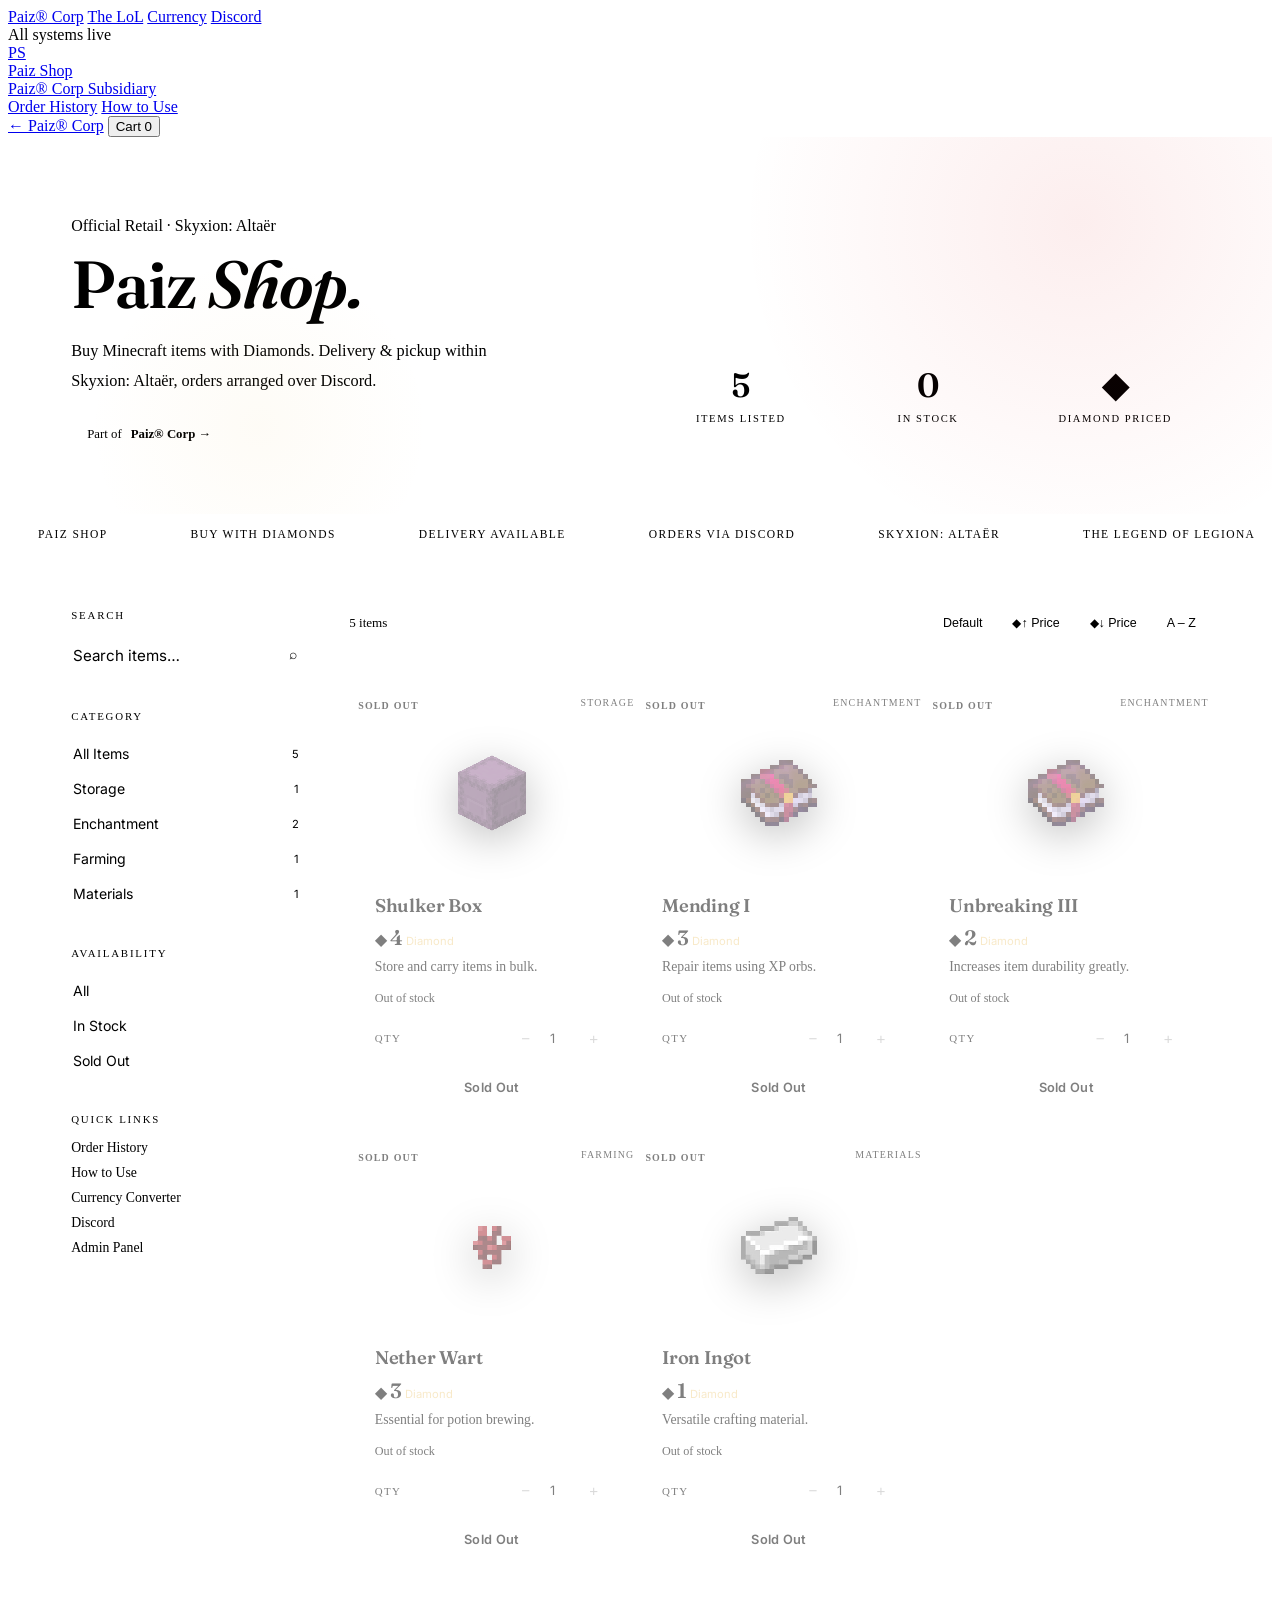
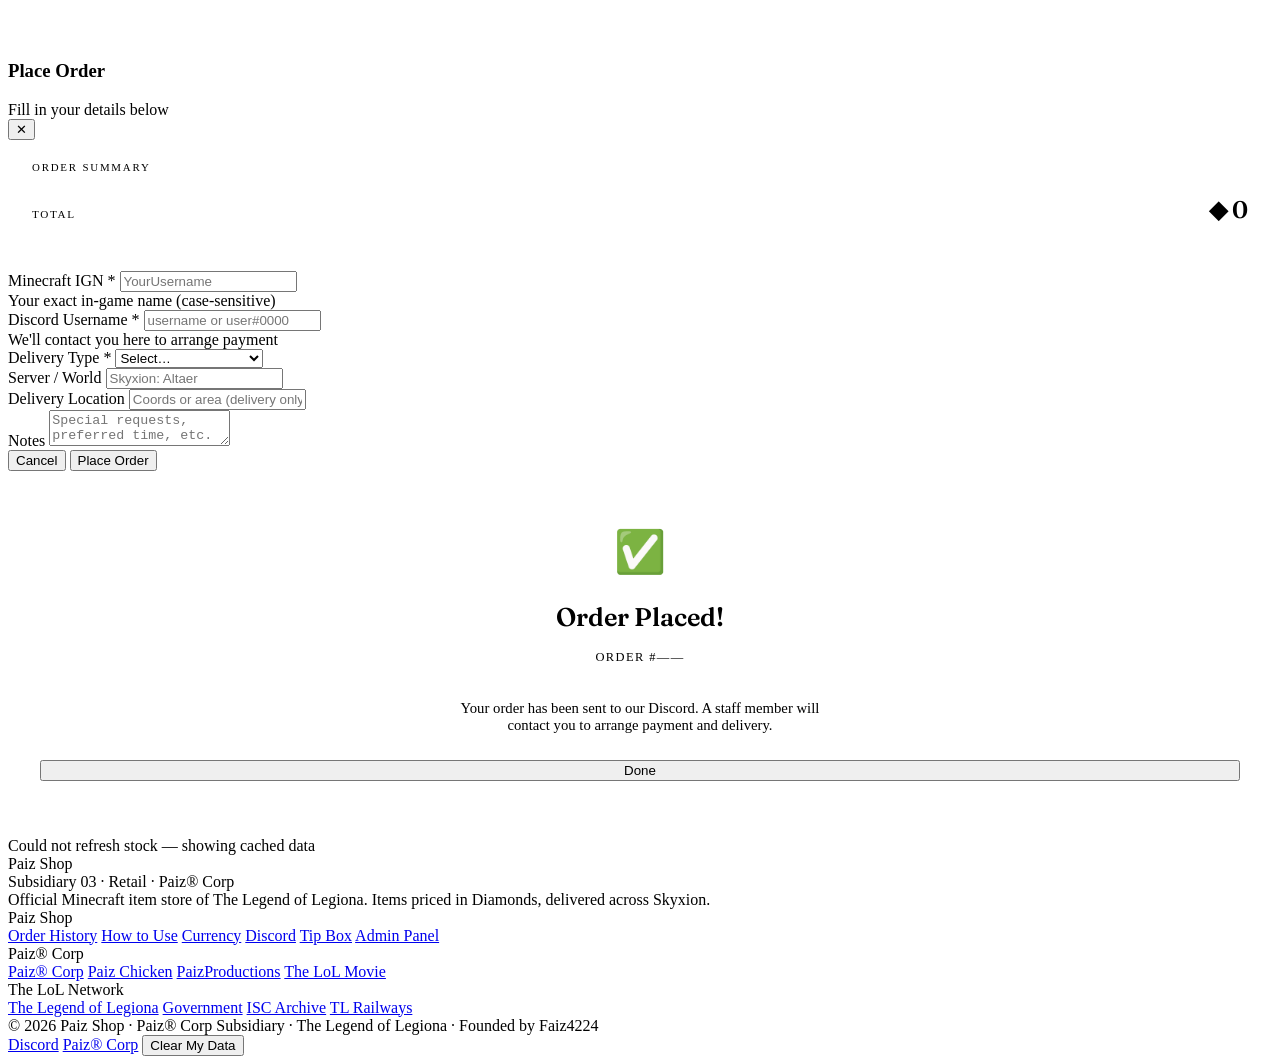
==== paizshop/index.html @ 51686ff5 "Add files via upload" ====
<!DOCTYPE html>
<html lang="en">
<head>
<meta charset="UTF-8">
<meta name="viewport" content="width=device-width, initial-scale=1.0">
<title>Paiz Shop — Official Store</title>
<link rel="icon" type="image/svg+xml" href="/paizcorp/assets/logos/ps-logo-v3.svg">
<meta name="description" content="Buy Minecraft items with Diamonds. Official retail arm of Paiz® Corp — The Legend of Legiona.">
<link href="https://fonts.googleapis.com/css2?family=Fraunces:ital,wght@0,500;0,600;0,700;1,500&family=Inter:wght@400;500;600;700&display=swap" rel="stylesheet">
<link rel="stylesheet" href="/paizcorp/paizshop/assets/style.css">
<style>
/* ── HERO ──────────────────────────────────────────── */
.hero{
  padding:5rem 5% 4rem; border-bottom:1px solid var(--line);
  display:flex; justify-content:space-between; align-items:flex-end; gap:40px; flex-wrap:wrap;
  position:relative; overflow:hidden;
}
.hero::before{
  content:''; position:absolute; top:-45%; right:-5%; width:640px; height:640px;
  background:radial-gradient(circle at 60% 40%, rgba(220,38,38,0.08) 0%, transparent 62%); pointer-events:none;
}
.hero::after{
  content:''; position:absolute; bottom:-30%; left:4%; width:400px; height:400px;
  background:radial-gradient(circle, rgba(232,184,75,0.05) 0%, transparent 60%); pointer-events:none;
}
.hero-left{ max-width:560px; position:relative }
.hero h1{
  font-family:'Fraunces',serif; font-weight:600; font-size:clamp(2.6rem,5.2vw,4.6rem);
  letter-spacing:-1.5px; line-height:1.02; margin:1rem 0 1.1rem;
}
.hero h1 em{ font-style:italic; color:var(--accent) }
.hero-sub{ font-size:1.02rem; color:var(--txt3); max-width:420px; line-height:1.8; margin-bottom:1.5rem }
.hero-corp-pill{
  display:inline-flex; align-items:center; gap:9px; padding:8px 16px;
  border:1px solid var(--line); text-decoration:none; transition:all .2s; font-size:0.8rem; color:var(--txt3);
}
.hero-corp-pill:hover{ border-color:var(--txt3); color:var(--txt) }
.hero-corp-pill strong{ color:var(--txt2); font-weight:600 }
.hero-stats{ display:flex; gap:0; flex-shrink:0; border:1px solid var(--line) }
.hero-stat{ padding:1.5rem 2.1rem; text-align:center; min-width:120px; border-left:1px solid var(--line) }
.hero-stat:first-child{ border-left:none }
.hs-val{ font-family:'Fraunces',serif; font-size:2.1rem; font-weight:600; color:var(--accent); display:block; line-height:1; margin-bottom:6px }
.hs-key{ font-size:0.66rem; letter-spacing:1.6px; text-transform:uppercase; color:var(--txt4) }

/* ── SHOP LAYOUT ───────────────────────────────────── */
.shop-wrap{ max-width:1360px; margin:0 auto; padding:3.5rem 5%; display:grid; grid-template-columns:230px 1fr; gap:48px; align-items:start }

/* ── SIDEBAR ───────────────────────────────────────── */
.sidebar{ position:sticky; top:96px; display:flex; flex-direction:column; gap:2.2rem }
.sb-label{ font-size:0.68rem; letter-spacing:1.8px; text-transform:uppercase; color:var(--txt4); margin-bottom:0.9rem }
.search-wrap{ position:relative }
.search-inp{
  width:100%; padding:10px 34px 10px 2px; background:transparent; border:none; border-bottom:1px solid var(--line);
  color:var(--txt); font-family:'Inter',sans-serif; font-size:0.95rem; outline:none; transition:border-color .2s;
}
.search-inp::placeholder{ color:var(--txt4) }
.search-inp:focus{ border-color:var(--accent) }
.search-ico{ position:absolute; right:4px; top:50%; transform:translateY(-50%); color:var(--txt4); font-size:0.85rem; pointer-events:none }
.search-clear{ position:absolute; right:2px; top:50%; transform:translateY(-50%); background:none; border:none; cursor:pointer; color:var(--txt3); font-size:0.8rem; display:none; padding:2px }
.search-clear.show{ display:block }
.search-ico.hide{ display:none }

.filter-list{ display:flex; flex-direction:column; gap:0 }
.f-btn{
  width:100%; padding:9px 2px; background:transparent; border:none; border-bottom:1px solid var(--line2);
  cursor:pointer; font-family:'Inter',sans-serif; font-size:0.88rem; color:var(--txt3); text-align:left;
  transition:all .18s; display:flex; align-items:center; justify-content:space-between;
}
.f-btn:hover{ color:var(--accent) }
.f-btn.active{ color:var(--txt) }
.f-count{ font-size:0.7rem; color:var(--txt4) }

.sb-links{ display:flex; flex-direction:column; gap:9px }
.sb-links a{ font-size:0.86rem; color:var(--txt3); text-decoration:none; transition:all .18s }
.sb-links a:hover{ color:var(--accent); padding-left:4px }

.filter-badge{
  display:inline-flex; align-items:center; gap:6px; font-size:0.76rem; color:var(--accent);
  padding:4px 10px; background:var(--accent-dim); border:1px solid var(--accent-line); margin:0 6px 6px 0;
}
.filter-badge button{ background:none; border:none; cursor:pointer; color:var(--accent); font-size:0.75rem; padding:0 0 0 4px }

/* ── TOOLBAR ───────────────────────────────────────── */
.toolbar{ display:flex; justify-content:space-between; align-items:center; margin-bottom:1.8rem; padding-bottom:1.1rem; border-bottom:1px solid var(--line); flex-wrap:wrap; gap:12px }
.tb-count{ font-size:0.82rem; color:var(--txt4) }
.tb-sorts{ display:flex; gap:4px }
.s-btn{ padding:6px 13px; background:transparent; border:1px solid var(--line); cursor:pointer; font-size:0.78rem; color:var(--txt3); transition:all .18s }
.s-btn:hover{ border-color:var(--txt3); color:var(--txt2) }
.s-btn.active{ background:var(--txt); color:var(--bg); border-color:var(--txt) }

/* ── SKELETON ──────────────────────────────────────── */
.skeleton-grid{ display:grid; grid-template-columns:repeat(auto-fill,minmax(230px,1fr)); gap:36px 28px }
.sk-card{ min-height:300px }
.sk-img{ width:100%; height:150px; background:var(--bg3); margin-bottom:1rem; animation:skPulse 1.5s infinite }
.sk-line{ height:10px; background:var(--bg3); margin-bottom:8px; animation:skPulse 1.5s infinite }
@keyframes skPulse{ 0%,100%{opacity:1} 50%{opacity:0.4} }

/* ── PRODUCT GRID / CARD ───────────────────────────── */
.products-grid{ display:grid; grid-template-columns:repeat(auto-fill,minmax(230px,1fr)); gap:2px 2px; background:var(--line2) }
.empty-state{ grid-column:1/-1; padding:6rem 2rem; text-align:center }
.empty-icon{ font-size:2rem; display:block; margin-bottom:1.2rem; opacity:0.4 }
.empty-title{ font-family:'Fraunces',serif; font-size:1.2rem; color:var(--txt3); margin-bottom:5px }
.empty-sub{ font-size:0.86rem; color:var(--txt4) }

.pc{ background:var(--bg); display:flex; flex-direction:column; transition:background .25s; position:relative }
.pc:hover{ background:var(--bg2) }
.pc.sold-out{ opacity:0.5 }

.pc-img-area{ padding:2.2rem 1.6rem 1.6rem; display:flex; align-items:center; justify-content:center; min-height:150px; position:relative }
.pc-img{ width:76px; height:76px; object-fit:contain; image-rendering:pixelated; filter:drop-shadow(0 10px 22px rgba(0,0,0,0.5)); transition:transform .35s }
.pc:hover .pc-img{ transform:scale(1.07) translateY(-2px) }
.pc-img-ph{ width:76px; height:76px; display:flex; align-items:center; justify-content:center; font-size:2.1rem; opacity:0.35 }

.pc-status-badge{ position:absolute; top:14px; left:0; font-size:0.62rem; letter-spacing:1.2px; text-transform:uppercase; padding:3px 9px; font-weight:600 }
.badge-stock{ color:var(--green) }
.badge-low{ color:var(--gold) }
.badge-out{ color:var(--red) }
.pc-cat{ position:absolute; top:14px; right:0; font-size:0.62rem; letter-spacing:1.2px; text-transform:uppercase; color:var(--txt4) }

.pc-body{ padding:0 1.6rem 1.7rem; display:flex; flex-direction:column; flex:1 }
.pc-name{ font-family:'Fraunces',serif; font-size:1.15rem; font-weight:600; letter-spacing:-0.2px; margin-bottom:8px; line-height:1.3 }
.pc-best-badge{ font-size:0.6rem; letter-spacing:1px; text-transform:uppercase; padding:2px 7px; background:var(--gold-dim); color:var(--gold); margin-left:7px; vertical-align:middle }

.pc-price-wrap{ display:flex; align-items:baseline; gap:8px; margin-bottom:9px; flex-wrap:wrap }
.pc-price{ font-family:'Fraunces',serif; font-size:1.3rem; font-weight:600; color:var(--gold); display:flex; align-items:baseline; gap:3px }
.pc-price-sym{ font-size:0.95rem }
.pc-price-old{ font-size:0.72rem; color:var(--txt4); text-decoration:line-through }
.price-drop{ font-size:0.68rem; padding:2px 7px; background:rgba(220,38,38,0.08); color:var(--accent) }
.price-up{ font-size:0.68rem; padding:2px 7px; background:rgba(240,132,126,0.08); color:var(--red) }

.pc-desc{ font-size:0.86rem; color:var(--txt3); margin-bottom:1rem; flex:1 }

.pc-meta-row{ display:flex; align-items:center; justify-content:space-between; margin-bottom:1rem }
.pc-stock-txt{ font-size:0.76rem; color:var(--txt3) }
.pc-sold-num{ font-size:0.72rem; color:var(--accent); opacity:0.75 }

.qty-row{ display:flex; align-items:center; gap:10px; margin-bottom:0.9rem }
.qty-lbl{ font-size:0.68rem; letter-spacing:1.4px; text-transform:uppercase; color:var(--txt4) }
.qty-ctrl{ display:flex; align-items:center; border:1px solid var(--line); margin-left:auto }
.qty-b{ width:30px; height:30px; background:transparent; border:none; cursor:pointer; color:var(--txt2); font-size:0.95rem; transition:background .15s }
.qty-b:hover:not(:disabled){ background:var(--bg4) }
.qty-b:disabled{ opacity:0.3; cursor:not-allowed }
.qty-n{ width:34px; height:30px; background:transparent; border:none; border-left:1px solid var(--line); border-right:1px solid var(--line); color:var(--txt); font-family:'Inter',sans-serif; font-size:0.8rem; text-align:center; outline:none }

.add-btn{
  width:100%; padding:11px; background:transparent; color:var(--txt2); border:1px solid var(--line); cursor:pointer;
  font-family:'Inter',sans-serif; font-size:0.8rem; font-weight:600; letter-spacing:0.3px; transition:all .22s;
}
.add-btn:hover:not(:disabled){ background:var(--accent); color:#fff; border-color:var(--accent) }
.add-btn:disabled{ cursor:not-allowed; color:var(--txt4) }

/* ── TICKER ────────────────────────────────────────── */
.ticker{ border-bottom:1px solid var(--line); padding:0.85rem 0; overflow:hidden; background:var(--bg2) }
.ticker-track{ display:flex; animation:ticker 34s linear infinite; white-space:nowrap }
.ticker-item{ display:inline-flex; align-items:center; gap:20px; padding:0 30px; font-size:0.72rem; letter-spacing:1.4px; text-transform:uppercase; color:var(--txt4) }
.tdot{ width:3px; height:3px; border-radius:50%; background:var(--accent) }
@keyframes ticker{ from{transform:translateX(0)} to{transform:translateX(-50%)} }

/* ── CART DRAWER ───────────────────────────────────── */
.cart-overlay{ display:none; position:fixed; inset:0; background:rgba(10,9,8,0.6); z-index:600; backdrop-filter:blur(8px) }
.cart-overlay.open{ display:block }
.cart-drawer{
  position:fixed; right:0; top:0; bottom:0; width:min(420px,100vw); background:var(--bg2); z-index:601;
  display:flex; flex-direction:column; transform:translateX(100%); transition:transform .35s cubic-bezier(0.4,0,0.2,1);
  border-left:1px solid var(--line);
}
.cart-drawer.open{ transform:translateX(0) }
.drawer-hd{ padding:1.7rem 2rem; border-bottom:1px solid var(--line); display:flex; justify-content:space-between; align-items:center }
.drawer-hd-left{ display:flex; align-items:baseline; gap:10px }
.drawer-hd h3{ font-family:'Fraunces',serif; font-size:1.3rem; font-weight:600 }
.drawer-item-count{ font-size:0.76rem; color:var(--txt4) }
.drawer-close{ width:32px; height:32px; background:transparent; border:1px solid var(--line); cursor:pointer; color:var(--txt3); display:flex; align-items:center; justify-content:center; transition:all .2s }
.drawer-close:hover{ border-color:var(--txt3); color:var(--txt) }
.drawer-body{ flex:1; overflow-y:auto; padding:1.2rem 2rem }
.drawer-body::-webkit-scrollbar{ width:3px }
.drawer-body::-webkit-scrollbar-thumb{ background:var(--line) }
.cart-empty{ display:flex; flex-direction:column; align-items:center; justify-content:center; min-height:260px; text-align:center; gap:12px }
.cart-empty-icon{ font-size:2.4rem; opacity:0.25 }
.cart-empty-title{ font-family:'Fraunces',serif; font-size:1.05rem; color:var(--txt3) }
.cart-empty-sub{ font-size:0.8rem; color:var(--txt4) }
.cart-item{ display:flex; gap:14px; padding:1rem 0; border-bottom:1px solid var(--line2) }
.cart-item:last-child{ border-bottom:none }
.ci-thumb{ width:56px; height:56px; background:var(--bg3); display:flex; align-items:center; justify-content:center; flex-shrink:0 }
.ci-thumb img{ width:38px; height:38px; object-fit:contain; image-rendering:pixelated }
.ci-info{ flex:1; min-width:0 }
.ci-name{ font-family:'Fraunces',serif; font-size:0.98rem; font-weight:600; margin-bottom:3px; white-space:nowrap; overflow:hidden; text-overflow:ellipsis }
.ci-price{ font-size:0.78rem; color:var(--gold) }
.ci-qty-row{ display:flex; align-items:center; gap:8px; margin-top:8px }
.ci-qb{ width:24px; height:24px; background:transparent; border:1px solid var(--line); cursor:pointer; color:var(--txt2); font-size:0.85rem; display:flex; align-items:center; justify-content:center; transition:background .15s }
.ci-qb:hover{ background:var(--bg3) }
.ci-qn{ font-size:0.82rem; min-width:20px; text-align:center }
.ci-del{ background:transparent; border:none; cursor:pointer; color:var(--txt4); font-size:0.9rem; padding:4px; transition:color .2s; align-self:flex-start }
.ci-del:hover{ color:var(--red) }
.drawer-ft{ padding:1.5rem 2rem; border-top:1px solid var(--line) }
.cart-total-row{ display:flex; justify-content:space-between; align-items:baseline; margin-bottom:1.1rem }
.ct-label{ font-size:0.7rem; letter-spacing:1.6px; text-transform:uppercase; color:var(--txt4) }
.ct-val{ font-family:'Fraunces',serif; font-size:1.6rem; font-weight:600; color:var(--gold) }
.checkout-btn{ width:100%; padding:14px; background:var(--accent); color:#fff; border:none; cursor:pointer; font-size:0.88rem; font-weight:600; letter-spacing:0.3px; transition:all .2s }
.checkout-btn:hover:not(:disabled){ background:var(--accent-dk) }
.checkout-btn:disabled{ background:var(--bg4); color:var(--txt4); cursor:not-allowed }

/* ── ORDER SUMMARY IN MODAL ────────────────────────── */
.order-summary{ background:var(--bg3); border:1px solid var(--line); padding:1.3rem 1.5rem; margin-bottom:1.6rem }
.os-title{ font-size:0.68rem; letter-spacing:1.8px; text-transform:uppercase; color:var(--txt4); margin-bottom:0.8rem }
.os-row{ display:flex; justify-content:space-between; padding:4px 0; font-size:0.88rem; color:var(--txt2) }
.os-row span:last-child{ color:var(--gold) }
.os-divider{ height:1px; background:var(--line); margin:9px 0 }
.os-total-row{ display:flex; justify-content:space-between; align-items:baseline }
.os-total-lbl{ font-size:0.7rem; letter-spacing:1.6px; text-transform:uppercase; color:var(--txt4) }
.os-total-val{ font-family:'Fraunces',serif; font-size:1.5rem; font-weight:600; color:var(--gold) }

/* ── SUCCESS MODAL ─────────────────────────────────── */
.success-body{ padding:3.5rem 2rem; text-align:center }
.success-icon{ font-size:2.6rem; display:block; margin-bottom:1.2rem }
.success-body h3{ font-family:'Fraunces',serif; font-size:1.6rem; font-weight:600; margin-bottom:0.5rem }
.success-body p{ font-size:0.92rem; color:var(--txt2); max-width:360px; margin:0 auto 1.6rem }
.order-id-chip{ font-size:0.78rem; letter-spacing:1.4px; color:var(--accent); padding:9px 22px; border:1px solid var(--accent-line); background:var(--accent-dim); display:inline-block; margin-bottom:1.6rem }

/* ── BACK TO TOP ───────────────────────────────────── */
.back-top{
  position:fixed; bottom:1.8rem; left:1.8rem; z-index:800; width:40px; height:40px; background:var(--bg2);
  border:1px solid var(--line); cursor:pointer; color:var(--txt3); font-size:0.95rem; display:flex;
  align-items:center; justify-content:center; transition:all .2s; opacity:0; pointer-events:none;
}
.back-top.show{ opacity:1; pointer-events:auto }
.back-top:hover{ background:var(--accent); color:#fff; border-color:var(--accent) }

/* ── RESPONSIVE ────────────────────────────────────── */
@media(max-width:1000px){
  .shop-wrap{ grid-template-columns:1fr }
  .sidebar{ position:static; flex-direction:row; flex-wrap:wrap; gap:2rem 3rem }
}
@media(max-width:700px){
  .hero{ flex-direction:column; align-items:flex-start }
  .hero-stats{ display:none }
  .products-grid{ grid-template-columns:repeat(2,1fr) }
  .skeleton-grid{ grid-template-columns:repeat(2,1fr) }
}
@media(max-width:420px){
  .products-grid, .skeleton-grid{ grid-template-columns:1fr }
}
</style>
</head>
<body>

<!-- ── TOP STRIP ─────────────────────────────────── -->
<div class="top-strip">
  <div class="ts-links">
    <a href="/paizcorp/">Paiz® Corp</a>
    <a href="https://thelegendoflegiona.github.io/main/">The LoL</a>
    <a href="https://thelegendoflegiona.github.io/gov/finance/" target="_blank">Currency</a>
    <a href="https://discord.gg/wX5XaWgdXx" target="_blank">Discord</a>
  </div>
  <div class="ts-status"><span class="ts-dot"></span>All systems live</div>
</div>

<!-- ── NAV ───────────────────────────────────────── -->
<nav>
  <a href="/paizcorp/paizshop/" class="nav-logo">
    <img class="nav-logo-img" src="/paizcorp/assets/logos/ps-logo-v3.svg" alt="PS"
         onerror="this.style.display='none';this.nextElementSibling.style.display='flex'">
    <div class="nav-logo-sq" style="display:none">PS</div>
    <div>
      <div class="nav-word">Paiz Shop</div>
      <div class="nav-sub">Paiz® Corp Subsidiary</div>
    </div>
  </a>
  <div class="nav-links">
    <a href="/paizcorp/paizshop/order-history/">Order History</a>
    <a href="/paizcorp/paizshop/how-to-use/">How to Use</a>
  </div>
  <div class="nav-right">
    <a href="/paizcorp/" class="nav-back">← Paiz® Corp</a>
    <button class="cart-btn" onclick="openCart()">
      Cart <span class="cart-badge" id="cart-count">0</span>
    </button>
  </div>
</nav>

<!-- ── HERO ──────────────────────────────────────── -->
<div class="hero">
  <div class="hero-left">
    <div class="eyebrow">Official Retail · Skyxion: Altaër</div>
    <h1>Paiz <em>Shop.</em></h1>
    <div class="hero-sub">Buy Minecraft items with Diamonds. Delivery &amp; pickup within Skyxion: Altaër, orders arranged over Discord.</div>
    <a href="/paizcorp/" class="hero-corp-pill">Part of <strong>Paiz® Corp →</strong></a>
  </div>
  <div class="hero-stats">
    <div class="hero-stat"><span class="hs-val" id="stat-listed">—</span><span class="hs-key">Items Listed</span></div>
    <div class="hero-stat"><span class="hs-val" id="stat-instock">—</span><span class="hs-key">In Stock</span></div>
    <div class="hero-stat"><span class="hs-val">◆</span><span class="hs-key">Diamond Priced</span></div>
  </div>
</div>

<!-- ── TICKER ────────────────────────────────────── -->
<div class="ticker"><div class="ticker-track">
  <span class="ticker-item">Paiz Shop <span class="tdot"></span></span>
  <span class="ticker-item">Buy with Diamonds <span class="tdot"></span></span>
  <span class="ticker-item">Delivery Available <span class="tdot"></span></span>
  <span class="ticker-item">Orders via Discord <span class="tdot"></span></span>
  <span class="ticker-item">Skyxion: Altaër <span class="tdot"></span></span>
  <span class="ticker-item">The Legend of Legiona <span class="tdot"></span></span>
  <span class="ticker-item">Paiz® Corp Subsidiary <span class="tdot"></span></span>
  <span class="ticker-item">Paiz Shop <span class="tdot"></span></span>
  <span class="ticker-item">Buy with Diamonds <span class="tdot"></span></span>
  <span class="ticker-item">Delivery Available <span class="tdot"></span></span>
  <span class="ticker-item">Orders via Discord <span class="tdot"></span></span>
  <span class="ticker-item">Skyxion: Altaër <span class="tdot"></span></span>
  <span class="ticker-item">The Legend of Legiona <span class="tdot"></span></span>
  <span class="ticker-item">Paiz® Corp Subsidiary <span class="tdot"></span></span>
</div></div>

<!-- ── SHOP ──────────────────────────────────────── -->
<div class="shop-wrap">

  <aside class="sidebar">
    <div>
      <div class="sb-label">Search</div>
      <div class="search-wrap">
        <input type="text" class="search-inp" id="search-inp" placeholder="Search items…" oninput="onSearchInput()">
        <span class="search-ico" id="search-ico">⌕</span>
        <button class="search-clear" id="search-clear" onclick="clearSearch()" title="Clear search">✕</button>
      </div>
    </div>

    <div>
      <div class="sb-label">Category</div>
      <div class="filter-list" id="cat-filters">
        <button class="f-btn active" data-cat="All" onclick="setCat(this)">All Items <span class="f-count" id="cat-count-all"></span></button>
      </div>
    </div>

    <div>
      <div class="sb-label">Availability</div>
      <div class="filter-list">
        <button class="f-btn active" data-avail="all"      onclick="setAvail(this)">All</button>
        <button class="f-btn"        data-avail="in-stock" onclick="setAvail(this)">In Stock</button>
        <button class="f-btn"        data-avail="sold-out" onclick="setAvail(this)">Sold Out</button>
      </div>
    </div>

    <div>
      <div class="sb-label">Quick Links</div>
      <div class="sb-links">
        <a href="/paizcorp/paizshop/order-history/">Order History</a>
        <a href="/paizcorp/paizshop/how-to-use/">How to Use</a>
        <a href="https://thelegendoflegiona.github.io/gov/finance/" target="_blank">Currency Converter</a>
        <a href="https://discord.gg/wX5XaWgdXx" target="_blank">Discord</a>
        <a href="/paizcorp/paizshop/admin/">Admin Panel</a>
      </div>
    </div>
  </aside>

  <div class="products-area">
    <div id="active-filter-badge" style="display:none; margin-bottom:12px"></div>

    <div class="toolbar">
      <div class="tb-count" id="tb-count">Loading…</div>
      <div class="tb-sorts">
        <button class="s-btn active" data-sort="default"    onclick="setSort(this)">Default</button>
        <button class="s-btn"        data-sort="price-asc"  onclick="setSort(this)">◆↑ Price</button>
        <button class="s-btn"        data-sort="price-desc" onclick="setSort(this)">◆↓ Price</button>
        <button class="s-btn"        data-sort="name"       onclick="setSort(this)">A – Z</button>
      </div>
    </div>

    <div class="skeleton-grid" id="skeleton">
      <div class="sk-card"><div class="sk-img"></div><div class="sk-line" style="width:70%"></div><div class="sk-line" style="width:40%"></div></div>
      <div class="sk-card"><div class="sk-img"></div><div class="sk-line" style="width:80%"></div><div class="sk-line" style="width:50%"></div></div>
      <div class="sk-card"><div class="sk-img"></div><div class="sk-line" style="width:65%"></div><div class="sk-line" style="width:45%"></div></div>
      <div class="sk-card"><div class="sk-img"></div><div class="sk-line" style="width:75%"></div><div class="sk-line" style="width:35%"></div></div>
    </div>
    <div class="products-grid" id="products-grid" style="display:none"></div>
  </div>
</div>

<!-- ── CART DRAWER ───────────────────────────────── -->
<div class="cart-overlay" id="cart-overlay" onclick="closeCart()"></div>
<div class="cart-drawer" id="cart-drawer">
  <div class="drawer-hd">
    <div class="drawer-hd-left"><h3>Cart</h3><span class="drawer-item-count" id="drawer-item-count"></span></div>
    <button class="drawer-close" onclick="closeCart()">✕</button>
  </div>
  <div class="drawer-body" id="cart-items"></div>
  <div class="drawer-ft">
    <div class="cart-total-row"><span class="ct-label">Total</span><span class="ct-val" id="cart-total">◆ 0</span></div>
    <button class="checkout-btn" id="checkout-btn" onclick="openCheckout()" disabled>Checkout →</button>
  </div>
</div>

<!-- ── CHECKOUT MODAL ────────────────────────────── -->
<div class="m-overlay" id="checkout-modal">
  <div class="modal">
    <div class="modal-hd">
      <div><h3>Place Order</h3><div class="modal-hd-sub">Fill in your details below</div></div>
      <button class="modal-close" onclick="closeCheckout()">✕</button>
    </div>
    <div class="modal-body">
      <div class="order-summary">
        <div class="os-title">Order Summary</div>
        <div id="os-rows"></div>
        <div class="os-divider"></div>
        <div class="os-total-row"><span class="os-total-lbl">Total</span><span class="os-total-val" id="os-total">◆ 0</span></div>
      </div>
      <div class="fg">
        <label class="flabel">Minecraft IGN <span class="req">*</span></label>
        <input type="text" class="finput" id="f-ign" placeholder="YourUsername">
        <div class="fhint">Your exact in-game name (case-sensitive)</div>
      </div>
      <div class="fg">
        <label class="flabel">Discord Username <span class="req">*</span></label>
        <input type="text" class="finput" id="f-discord" placeholder="username or user#0000">
        <div class="fhint">We'll contact you here to arrange payment</div>
      </div>
      <div class="frow">
        <div class="fg">
          <label class="flabel">Delivery Type <span class="req">*</span></label>
          <select class="fselect" id="f-delivery">
            <option value="">Select…</option>
            <option value="Pickup">Pickup at The LoL</option>
            <option value="Delivery">Delivery (fee applies)</option>
          </select>
        </div>
        <div class="fg">
          <label class="flabel">Server / World</label>
          <input type="text" class="finput" id="f-server" placeholder="Skyxion: Altaer">
        </div>
      </div>
      <div class="fg">
        <label class="flabel">Delivery Location</label>
        <input type="text" class="finput" id="f-location" placeholder="Coords or area (delivery only)">
      </div>
      <div class="fg">
        <label class="flabel">Notes</label>
        <textarea class="ftextarea" id="f-notes" placeholder="Special requests, preferred time, etc."></textarea>
      </div>
    </div>
    <div class="modal-ft">
      <button class="btn btn-ghost" onclick="closeCheckout()">Cancel</button>
      <button class="btn btn-primary" id="submit-btn" onclick="submitOrder()">
        <span class="spinner" id="submit-spin"></span>Place Order
      </button>
    </div>
  </div>
</div>

<!-- ── SUCCESS MODAL ─────────────────────────────── -->
<div class="m-overlay" id="success-modal">
  <div class="modal">
    <div class="success-body">
      <span class="success-icon">✅</span>
      <h3 class="serif">Order Placed!</h3>
      <div class="order-id-chip" id="success-id">ORDER #——</div>
      <p>Your order has been sent to our Discord. A staff member will contact you to arrange payment and delivery.</p>
      <button class="btn btn-primary" style="width:100%" onclick="closeSuccess()">Done</button>
    </div>
  </div>
</div>

<div class="toast-wrap" id="toast-wrap"></div>
<button class="back-top" id="back-top" onclick="window.scrollTo({top:0,behavior:'smooth'})" title="Back to top">↑</button>

<!-- ── FOOTER ─────────────────────────────────────── -->
<footer>
  <div class="footer-inner">
    <div class="footer-top">
      <div>
        <div class="footer-brand">Paiz Shop</div>
        <div class="footer-brand-sub">Subsidiary 03 · Retail · Paiz® Corp</div>
        <div class="footer-brand-desc">Official Minecraft item store of The Legend of Legiona. Items priced in Diamonds, delivered across Skyxion.</div>
      </div>
      <div>
        <div class="footer-col-title">Paiz Shop</div>
        <div class="footer-col-links">
          <a href="/paizcorp/paizshop/order-history/">Order History</a>
          <a href="/paizcorp/paizshop/how-to-use/">How to Use</a>
          <a href="https://thelegendoflegiona.github.io/gov/finance/">Currency</a>
          <a href="https://discord.gg/wX5XaWgdXx" target="_blank">Discord</a>
          <a href="https://sociabuzz.com/lyvwiz/donate" target="_blank">Tip Box</a>
          <a href="/paizcorp/paizshop/admin/">Admin Panel</a>
        </div>
      </div>
      <div>
        <div class="footer-col-title">Paiz® Corp</div>
        <div class="footer-col-links">
          <a href="/paizcorp/">Paiz® Corp</a>
          <a href="/paizcorp/paizchicken/">Paiz Chicken</a>
          <a href="/paizcorp/paizproductions/">PaizProductions</a>
          <a href="/paizcorp/paizproductions/thelolmovie">The LoL Movie</a>
        </div>
      </div>
      <div>
        <div class="footer-col-title">The LoL Network</div>
        <div class="footer-col-links">
          <a href="https://thelegendoflegiona.github.io/main/">The Legend of Legiona</a>
          <a href="https://thelegendoflegiona.github.io/gov/">Government</a>
          <a href="https://thelegendoflegiona.github.io/isc/">ISC Archive</a>
          <a href="https://thelegendoflegiona.github.io/tlrailways/">TL Railways</a>
        </div>
      </div>
    </div>
    <div class="footer-bottom">
      <div class="footer-copy">© 2026 Paiz Shop · Paiz® Corp Subsidiary · The Legend of Legiona · Founded by Faiz4224</div>
      <div class="footer-bottom-links">
        <a href="https://discord.gg/wX5XaWgdXx" target="_blank">Discord</a>
        <a href="/paizcorp/">Paiz® Corp</a>
        <button class="clear-btn-footer" onclick="clearData()">Clear My Data</button>
      </div>
    </div>
  </div>
</footer>

<script>
/* ─── CONFIG ──────────────────────────────────────── */
const CFG = {
  ORDER_WEBHOOK: 'https://discord.com/api/webhooks/1480130280546111498/DwlSvlQ2_zfgNe5f1ZGI-mYBwubXEH_CHjHfUpQlljEOb0WBK5uV_g9HmhNPUdrh1Wp1',
  PRODUCTS_URL:  'https://raw.githubusercontent.com/faizzzlol/paizcorp/main/paizshop/products.json',
  CACHE_TTL:     30000
};

/* ─── STATE ───────────────────────────────────────── */
let products    = [];
let cart        = JSON.parse(localStorage.getItem('ps_cart') || '[]');
let activeCat   = 'All';
let activeAvail = 'all';
let activeSort  = 'default';

/* ─── LOAD ────────────────────────────────────────── */
async function loadProducts() {
  const cached   = localStorage.getItem('ps_products');
  const cacheAge = Date.now() - parseInt(localStorage.getItem('ps_cache_t') || '0');
  if (cached && cacheAge < CFG.CACHE_TTL) {
    products = JSON.parse(cached);
    return initShop();
  }
  try {
    const r = await fetch(CFG.PRODUCTS_URL + '?t=' + Date.now());
    if (!r.ok) throw new Error();
    products = await r.json();
    const prevRaw = localStorage.getItem('ps_products');
    if (prevRaw) {
      const prev    = JSON.parse(prevRaw);
      const prevMap = {};
      prev.forEach(p => { prevMap[p.id] = { price: p.price }; });
      const existing = JSON.parse(localStorage.getItem('ps_price_history') || '{}');
      let changed = false;
      products.forEach(p => {
        const old = prevMap[p.id];
        if (old && old.price !== p.price) {
          existing[p.id] = { oldPrice: old.price, newPrice: p.price, ts: Date.now() };
          changed = true;
        }
      });
      if (changed) localStorage.setItem('ps_price_history', JSON.stringify(existing));
    }
    localStorage.setItem('ps_products', JSON.stringify(products));
    localStorage.setItem('ps_cache_t', Date.now().toString());
  } catch {
    products = JSON.parse(cached || '[]');
    if (!products.length) products = getDefaults();
    toast('Could not refresh stock — showing cached data', 'err');
  }
  initShop();
}

function getDefaults() {
  return [
    { id:'shulker_box',  name:'Shulker Box',    price:4, unit:'Diamond', stock:0, image:'img/shulker_box.png',  category:'Storage',     listed:true, description:'Store and carry items in bulk.' },
    { id:'mending',      name:'Mending I',       price:3, unit:'Diamond', stock:0, image:'img/enchanted_book.gif', category:'Enchantment', listed:true, description:'Repair items using XP orbs.' },
    { id:'unbreaking_iii',name:'Unbreaking III', price:2, unit:'Diamond', stock:0, image:'img/enchanted_book.gif', category:'Enchantment', listed:true, description:'Increases item durability greatly.' },
    { id:'nether_wart',  name:'Nether Wart',     price:3, unit:'Diamond', stock:0, image:'img/nether_wart.png', category:'Farming',     listed:true, description:'Essential for potion brewing.' },
    { id:'iron_ingot',   name:'Iron Ingot',       price:1, unit:'Diamond', stock:0, image:'img/iron_ingot.png',  category:'Materials',   listed:true, description:'Versatile crafting material.' }
  ];
}

function initShop() {
  buildCatFilters();
  render();
  updateCartUI();
  updateStats();
  document.getElementById('skeleton').style.display = 'none';
  document.getElementById('products-grid').style.display = 'grid';
}

function updateStats() {
  const listed = products.filter(p => p.listed);
  document.getElementById('stat-listed').textContent  = listed.length;
  document.getElementById('stat-instock').textContent = listed.filter(p => p.stock > 0).length;
}

/* ─── CATEGORIES ──────────────────────────────────── */
function buildCatFilters() {
  const all  = products.filter(p => p.listed);
  const cats = ['All', ...new Set(all.map(p => p.category).filter(Boolean))];
  const counts = {};
  all.forEach(p => { counts[p.category] = (counts[p.category] || 0) + 1; });

  document.getElementById('cat-filters').innerHTML = cats.map(c => {
    const cnt = c === 'All' ? all.length : (counts[c] || 0);
    return `<button class="f-btn${c === 'All' ? ' active' : ''}" data-cat="${c}" onclick="setCat(this)">
      ${c === 'All' ? 'All Items' : c}
      <span class="f-count">${cnt}</span>
    </button>`;
  }).join('');
}

function setCat(btn) {
  document.querySelectorAll('[data-cat]').forEach(b => b.classList.remove('active'));
  btn.classList.add('active');
  activeCat = btn.dataset.cat;
  updateFilterBadge();
  render();
}
function setAvail(btn) {
  document.querySelectorAll('[data-avail]').forEach(b => b.classList.remove('active'));
  btn.classList.add('active');
  activeAvail = btn.dataset.avail;
  updateFilterBadge();
  render();
}
function setSort(btn) {
  document.querySelectorAll('[data-sort]').forEach(b => b.classList.remove('active'));
  btn.classList.add('active');
  activeSort = btn.dataset.sort;
  render();
}

function updateFilterBadge() {
  const el     = document.getElementById('active-filter-badge');
  const active = [];
  if (activeCat   !== 'All')      active.push(activeCat);
  if (activeAvail !== 'all')      active.push(activeAvail === 'in-stock' ? 'In Stock Only' : 'Sold Out Only');
  const q = document.getElementById('search-inp').value.trim();
  if (q) active.push(`"${q}"`);
  if (!active.length) { el.style.display = 'none'; return; }
  el.style.display = 'block';
  el.innerHTML = active.map(a =>
    `<span class="filter-badge">${a} <button onclick="resetFilters()">✕</button></span>`
  ).join('');
}

function resetFilters() {
  activeCat   = 'All';
  activeAvail = 'all';
  document.getElementById('search-inp').value = '';
  document.querySelectorAll('[data-cat]').forEach((b,i)   => b.classList.toggle('active', i===0));
  document.querySelectorAll('[data-avail]').forEach((b,i) => b.classList.toggle('active', i===0));
  toggleSearchClear(false);
  updateFilterBadge();
  render();
}

/* ─── SEARCH ──────────────────────────────────────── */
function onSearchInput() {
  const v = document.getElementById('search-inp').value;
  toggleSearchClear(v.length > 0);
  updateFilterBadge();
  render();
}
function clearSearch() {
  document.getElementById('search-inp').value = '';
  toggleSearchClear(false);
  updateFilterBadge();
  render();
}
function toggleSearchClear(show) {
  document.getElementById('search-clear').classList.toggle('show', show);
  document.getElementById('search-ico').classList.toggle('hide', show);
}

/* ─── PRICE BADGE ─────────────────────────────────── */
function getPriceBadge(p) {
  const hist   = JSON.parse(localStorage.getItem('ps_price_history') || '{}');
  const ph     = hist[p.id];
  const EXPIRE = 3 * 24 * 60 * 60 * 1000;
  const sym    = p.unit || 'Diamond';

  if (ph && (Date.now() - ph.ts) < EXPIRE) {
    const diff  = ph.newPrice - ph.oldPrice;
    const arrow = diff < 0 ? '▼' : '▲';
    const cls   = diff < 0 ? 'price-drop' : 'price-up';
    const lbl   = diff < 0 ? Math.abs(diff) + '◆ cheaper' : diff + '◆ pricier';
    return `<div class="pc-price-wrap">
      <div class="pc-price"><span class="pc-price-sym">◆</span>${p.price}</div>
      <span class="pc-price-old">◆${ph.oldPrice}</span>
      <span class="${cls}">${arrow} ${lbl}</span>
    </div>`;
  }
  return `<div class="pc-price-wrap"><div class="pc-price"><span class="pc-price-sym">◆</span>${p.price} <span style="font-family:'Inter',sans-serif;font-size:0.7rem;font-weight:400;color:rgba(232,184,75,0.6)">${sym}</span></div></div>`;
}

/* ─── RENDER ──────────────────────────────────────── */
function render() {
  const q = document.getElementById('search-inp').value.toLowerCase();
  let list = products.filter(p => {
    if (!p.listed) return false;
    if (activeCat !== 'All' && p.category !== activeCat) return false;
    if (activeAvail === 'in-stock' && p.stock <= 0) return false;
    if (activeAvail === 'sold-out' && p.stock > 0) return false;
    if (q && !p.name.toLowerCase().includes(q) && !(p.description || '').toLowerCase().includes(q)) return false;
    return true;
  });

  if (activeSort === 'price-asc')  list.sort((a,b) => a.price - b.price);
  if (activeSort === 'price-desc') list.sort((a,b) => b.price - a.price);
  if (activeSort === 'name')       list.sort((a,b) => a.name.localeCompare(b.name));

  document.getElementById('tb-count').textContent = `${list.length} item${list.length !== 1 ? 's' : ''}`;

  const grid = document.getElementById('products-grid');
  if (!list.length) {
    grid.innerHTML = `<div class="empty-state">
      <span class="empty-icon">⌕</span>
      <div class="empty-title">No items found</div>
      <div class="empty-sub">Try a different filter or search term</div>
    </div>`;
    return;
  }

  const maxSold = Math.max(...products.map(p => p.sold || 0), 0);

  grid.innerHTML = list.map(p => {
    const isBest = maxSold > 0 && (p.sold || 0) === maxSold;
    const out    = p.stock <= 0;
    const low    = p.stock > 0 && p.stock <= 5;
    const bCls   = out ? 'badge-out' : low ? 'badge-low' : 'badge-stock';
    const bTxt   = out ? 'Sold Out'  : low ? `${p.stock} Left` : 'In Stock';

    return `<div class="pc${out ? ' sold-out' : ''}">
      <div class="pc-img-area">
        <span class="pc-status-badge ${bCls}">${bTxt}</span>
        ${p.category ? `<span class="pc-cat">${p.category}</span>` : ''}
        ${p.image
          ? `<img class="pc-img" src="${p.image}" alt="${p.name}" loading="lazy"
                  onerror="this.style.display='none';this.nextElementSibling.style.display='flex'">`
          : ''}
        <div class="pc-img-ph" style="${p.image ? 'display:none' : ''}">◆</div>
      </div>
      <div class="pc-body">
        <div class="pc-name">
          ${p.name}
          ${isBest ? '<span class="pc-best-badge">Best Seller</span>' : ''}
        </div>
        ${getPriceBadge(p)}
        ${p.description ? `<div class="pc-desc">${p.description}</div>` : ''}
        <div class="pc-meta-row">
          <span class="pc-stock-txt">${out ? 'Out of stock' : `${p.stock} available`}</span>
          ${(p.sold || 0) > 0 ? `<span class="pc-sold-num">${p.sold} sold</span>` : ''}
        </div>
        <div class="qty-row">
          <span class="qty-lbl">Qty</span>
          <div class="qty-ctrl">
            <button class="qty-b" onclick="chQty('q_${p.id}',-1)" ${out ? 'disabled' : ''}>−</button>
            <input type="number" class="qty-n" id="q_${p.id}" value="1" min="1"
                   max="${out ? 1 : p.stock}" ${out ? 'disabled' : ''}>
            <button class="qty-b" onclick="chQty('q_${p.id}',1)"  ${out ? 'disabled' : ''}>+</button>
          </div>
        </div>
        <button class="add-btn" onclick="addToCart('${p.id}')" ${out ? 'disabled' : ''}>
          ${out ? 'Sold Out' : 'Add to Cart'}
        </button>
      </div>
    </div>`;
  }).join('');
}

/* ─── QUANTITY ────────────────────────────────────── */
function chQty(id, d) {
  const el = document.getElementById(id);
  if (!el) return;
  el.value = Math.min(Math.max(1, (parseInt(el.value) || 1) + d), parseInt(el.max) || 999);
}

/* ─── CART ────────────────────────────────────────── */
function addToCart(id) {
  const p      = products.find(x => x.id === id);
  if (!p || p.stock <= 0) return;
  const qty    = parseInt(document.getElementById('q_' + id)?.value || '1');
  const ex     = cart.find(i => i.id === id);
  const inCart = ex ? ex.qty : 0;
  const add    = Math.min(qty, p.stock - inCart);
  if (add <= 0) { toast('Max stock already in cart!', 'err'); return; }
  if (ex) ex.qty += add;
  else cart.push({ id, name:p.name, price:p.price, unit:p.unit || 'Diamond', image:p.image, qty:add });
  saveCart();
  updateCartUI();
  bumpBadge();
  toast(`${p.name} added ✓`, 'ok');
}

function removeFromCart(id) {
  cart = cart.filter(i => i.id !== id);
  saveCart(); updateCartUI(); renderCartItems();
}

function chCartQty(id, d) {
  const item = cart.find(i => i.id === id);
  if (!item) return;
  item.qty = Math.max(1, item.qty + d);
  const p = products.find(x => x.id === id);
  if (p) item.qty = Math.min(item.qty, p.stock);
  saveCart(); updateCartUI(); renderCartItems();
}

function saveCart() { localStorage.setItem('ps_cart', JSON.stringify(cart)) }
function cartTotal() { return cart.reduce((s,i) => s + i.price * i.qty, 0) }
function cartCount() { return cart.reduce((s,i) => s + i.qty, 0) }

function updateCartUI() {
  const cnt = cartCount();
  document.getElementById('cart-count').textContent = cnt;
  document.getElementById('cart-total').textContent = '◆ ' + cartTotal();
  document.getElementById('checkout-btn').disabled  = cart.length === 0;
  const dcnt = document.getElementById('drawer-item-count');
  if (dcnt) dcnt.textContent = cnt > 0 ? `${cnt} item${cnt !== 1 ? 's' : ''}` : '';
}

function bumpBadge() {
  const badge = document.getElementById('cart-count');
  badge.classList.remove('bump');
  void badge.offsetWidth;
  badge.classList.add('bump');
}

function renderCartItems() {
  const el = document.getElementById('cart-items');
  if (!cart.length) {
    el.innerHTML = `<div class="cart-empty">
      <span class="cart-empty-icon">◆</span>
      <div class="cart-empty-title">Your cart is empty</div>
      <div class="cart-empty-sub">Add items from the store</div>
    </div>`;
    return;
  }
  el.innerHTML = cart.map(i => `
    <div class="cart-item">
      <div class="ci-thumb">
        <img src="${i.image}" alt="${i.name}" onerror="this.style.display='none'">
      </div>
      <div class="ci-info">
        <div class="ci-name">${i.name}</div>
        <div class="ci-price">◆ ${i.price} × ${i.qty} = ${i.price * i.qty}</div>
        <div class="ci-qty-row">
          <button class="ci-qb" onclick="chCartQty('${i.id}',-1)">−</button>
          <span class="ci-qn">${i.qty}</span>
          <button class="ci-qb" onclick="chCartQty('${i.id}',1)">+</button>
        </div>
      </div>
      <button class="ci-del" onclick="removeFromCart('${i.id}')" title="Remove">✕</button>
    </div>`).join('');
}

function openCart() {
  renderCartItems();
  document.getElementById('cart-overlay').classList.add('open');
  document.getElementById('cart-drawer').classList.add('open');
  document.body.style.overflow = 'hidden';
}
function closeCart() {
  document.getElementById('cart-overlay').classList.remove('open');
  document.getElementById('cart-drawer').classList.remove('open');
  document.body.style.overflow = '';
}

/* ─── CHECKOUT ────────────────────────────────────── */
function openCheckout() {
  if (!cart.length) return;
  closeCart();
  document.getElementById('os-rows').innerHTML = cart.map(i =>
    `<div class="os-row"><span>${i.name} × ${i.qty}</span><span>◆ ${i.price * i.qty}</span></div>`
  ).join('');
  document.getElementById('os-total').textContent = '◆ ' + cartTotal();
  document.getElementById('checkout-modal').classList.add('open');
}
function closeCheckout() { document.getElementById('checkout-modal').classList.remove('open') }

async function submitOrder() {
  const ign      = document.getElementById('f-ign').value.trim();
  const discord  = document.getElementById('f-discord').value.trim();
  const delivery = document.getElementById('f-delivery').value;
  const server   = document.getElementById('f-server').value.trim() || 'Skyxion: Altaer';
  const location = document.getElementById('f-location').value.trim();
  const notes    = document.getElementById('f-notes').value.trim();

  if (!ign || !discord || !delivery) { toast('Fill in all required fields', 'err'); return; }

  const btn  = document.getElementById('submit-btn');
  const spin = document.getElementById('submit-spin');
  btn.disabled = true; spin.classList.add('show');

  const orderId  = 'ORD-' + Date.now().toString(36).toUpperCase().slice(-6);
  const ts       = new Date().toLocaleString('en-MY', { timeZone:'Asia/Kuala_Lumpur' });
  const total    = cartTotal();
  const itemLines = cart.map(i => `**${i.name}** ×${i.qty} = ◆ ${i.price * i.qty}`).join('\n');

  const payload = {
    username: 'Paiz Shop',
    avatar_url: 'https://faizzzlol.github.io/thelol/TheLoL2.png',
    embeds: [{
      title: '🛒 New Order — ' + orderId,
      color: 0xDC2626,
      fields: [
        { name:'👤 IGN',       value:'`' + ign + '`',             inline:true },
        { name:'💬 Discord',   value:discord,                      inline:true },
        { name:'📦 Delivery',  value:delivery,                     inline:true },
        { name:'🌍 Server',    value:server,                       inline:true },
        { name:'📍 Location',  value:location || 'N/A',            inline:true },
        { name:'💎 Total',     value:'**◆ ' + total + ' Diamond(s)**', inline:true },
        { name:'🛍 Items',     value:itemLines,                    inline:false },
        { name:'📝 Notes',     value:notes || 'None',              inline:false },
        { name:'⏰ Time (MY)', value:ts,                           inline:true }
      ],
      footer: { text:'Paiz Shop · Paiz® Corp · The Legend of Legiona' },
      timestamp: new Date().toISOString()
    }]
  };

  try {
    const r = await fetch(CFG.ORDER_WEBHOOK, {
      method:'POST',
      headers:{ 'Content-Type':'application/json' },
      body: JSON.stringify(payload)
    });
    if (!r.ok && r.status !== 204) throw new Error();

    const hist = JSON.parse(localStorage.getItem('ps_orders') || '[]');
    hist.unshift({ id:orderId, items:[...cart], total, ign, discord, delivery, server, location, notes, ts });
    localStorage.setItem('ps_orders', JSON.stringify(hist.slice(0, 50)));

    cart = []; saveCart(); updateCartUI(); closeCheckout();
    document.getElementById('success-id').textContent = orderId;
    document.getElementById('success-modal').classList.add('open');
  } catch {
    toast('Failed to send order. DM us on Discord instead.', 'err');
  } finally {
    btn.disabled = false; spin.classList.remove('show');
  }
}

function closeSuccess() {
  document.getElementById('success-modal').classList.remove('open');
  ['f-ign','f-discord','f-location','f-notes'].forEach(id => document.getElementById(id).value = '');
  document.getElementById('f-delivery').value = '';
  document.getElementById('f-server').value   = '';
}

/* ─── TOAST ───────────────────────────────────────── */
function toast(msg, type = 'ok') {
  const wrap = document.getElementById('toast-wrap');
  const el   = document.createElement('div');
  el.className = `toast ${type}`;
  el.textContent = msg;
  wrap.appendChild(el);
  setTimeout(() => {
    el.style.transition = 'opacity 0.4s, transform 0.4s';
    el.style.opacity = '0';
    el.style.transform = 'translateY(4px)';
    setTimeout(() => el.remove(), 400);
  }, 2800);
}

/* ─── CLEAR DATA ──────────────────────────────────── */
function clearData() {
  if (!confirm('Clear cart, order history, and cached product data?')) return;
  ['ps_cart','ps_orders','ps_products','ps_cache_t'].forEach(k => localStorage.removeItem(k));
  cart = []; updateCartUI(); toast('Data cleared', 'info');
}

/* ─── BACK TO TOP ─────────────────────────────────── */
const backTop = document.getElementById('back-top');
window.addEventListener('scroll', () => {
  backTop.classList.toggle('show', window.scrollY > 400);
}, { passive:true });

/* ─── INIT ────────────────────────────────────────── */
loadProducts();
</script>
</body>
</html>
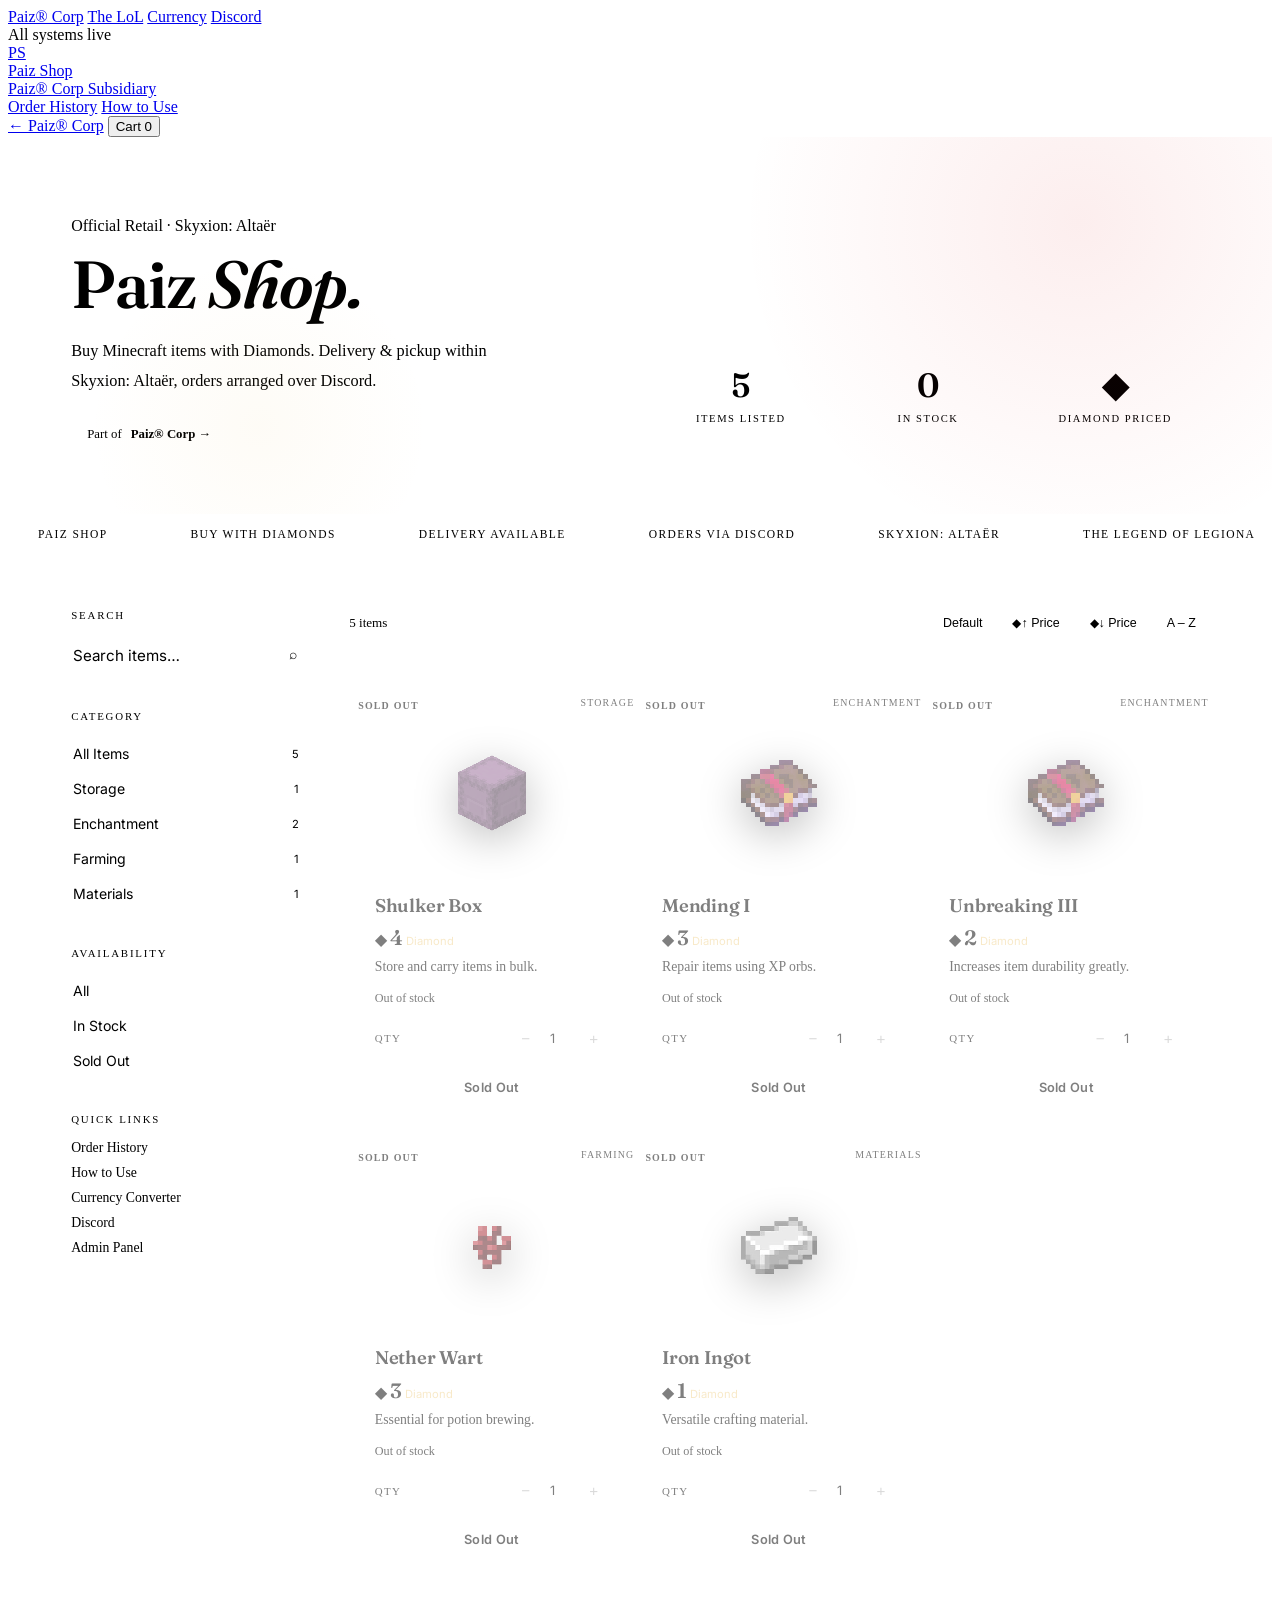
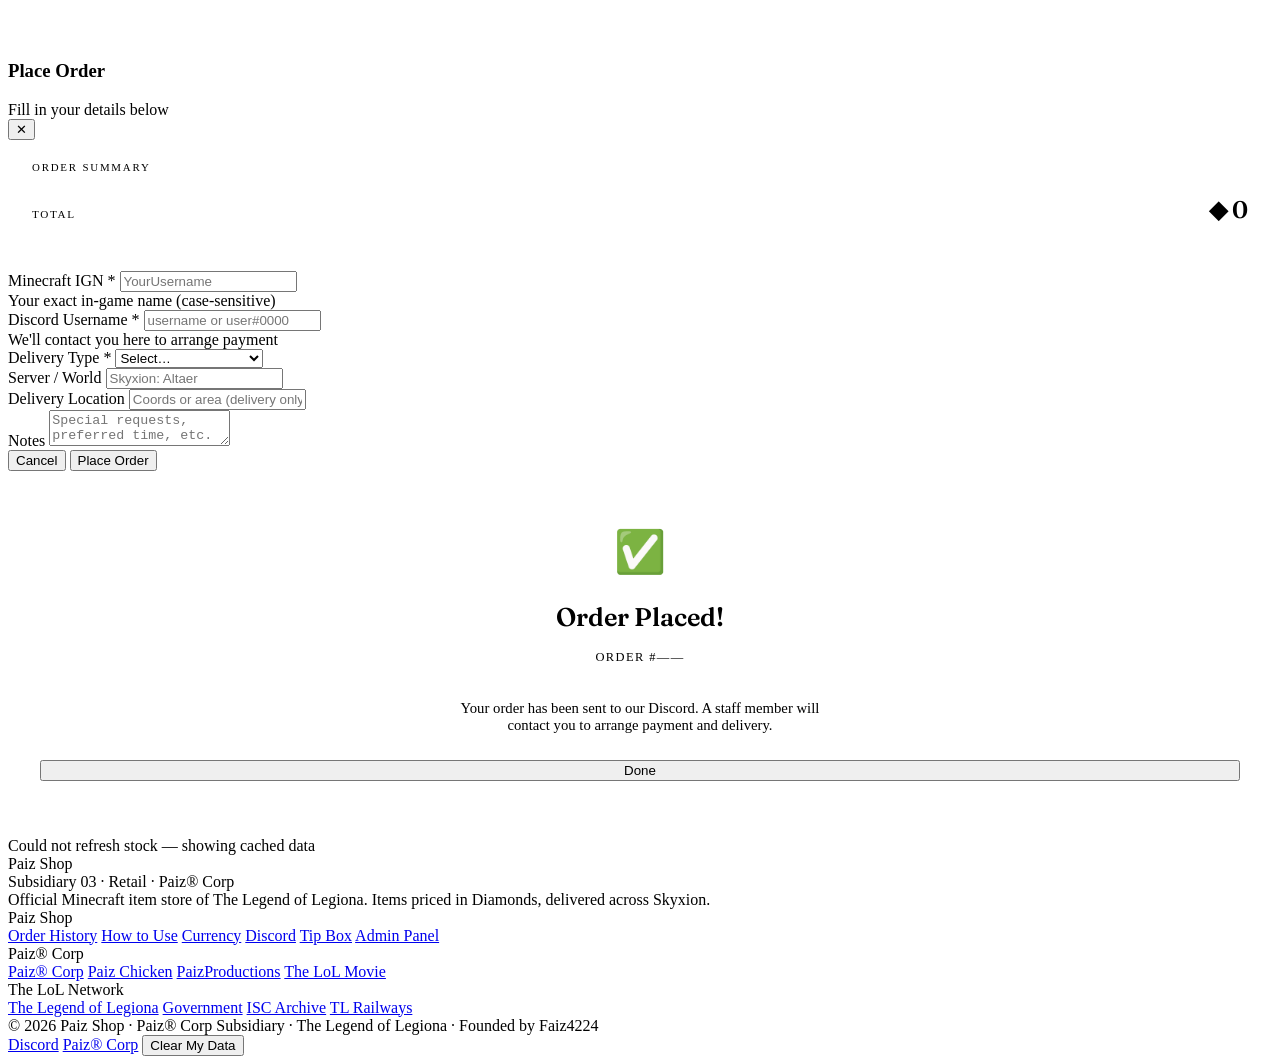
==== commit 794a7e70: "Remove trailing slashes from links in index.html" ====
--- a/paizshop/index.html
+++ b/paizshop/index.html
@@ -266,8 +266,8 @@
     </div>
   </a>
   <div class="nav-links">
-    <a href="/paizcorp/paizshop/order-history/">Order History</a>
-    <a href="/paizcorp/paizshop/how-to-use/">How to Use</a>
+    <a href="/paizcorp/paizshop/order-history">Order History</a>
+    <a href="/paizcorp/paizshop/how-to-use">How to Use</a>
   </div>
   <div class="nav-right">
     <a href="/paizcorp/" class="nav-back">← Paiz® Corp</a>
@@ -342,8 +342,8 @@
     <div>
       <div class="sb-label">Quick Links</div>
       <div class="sb-links">
-        <a href="/paizcorp/paizshop/order-history/">Order History</a>
-        <a href="/paizcorp/paizshop/how-to-use/">How to Use</a>
+        <a href="/paizcorp/paizshop/order-history">Order History</a>
+        <a href="/paizcorp/paizshop/how-to-use">How to Use</a>
         <a href="https://thelegendoflegiona.github.io/gov/finance/" target="_blank">Currency Converter</a>
         <a href="https://discord.gg/wX5XaWgdXx" target="_blank">Discord</a>
         <a href="/paizcorp/paizshop/admin/">Admin Panel</a>
@@ -472,8 +472,8 @@
       <div>
         <div class="footer-col-title">Paiz Shop</div>
         <div class="footer-col-links">
-          <a href="/paizcorp/paizshop/order-history/">Order History</a>
-          <a href="/paizcorp/paizshop/how-to-use/">How to Use</a>
+          <a href="/paizcorp/paizshop/order-history">Order History</a>
+          <a href="/paizcorp/paizshop/how-to-use">How to Use</a>
           <a href="https://thelegendoflegiona.github.io/gov/finance/">Currency</a>
           <a href="https://discord.gg/wX5XaWgdXx" target="_blank">Discord</a>
           <a href="https://sociabuzz.com/lyvwiz/donate" target="_blank">Tip Box</a>
